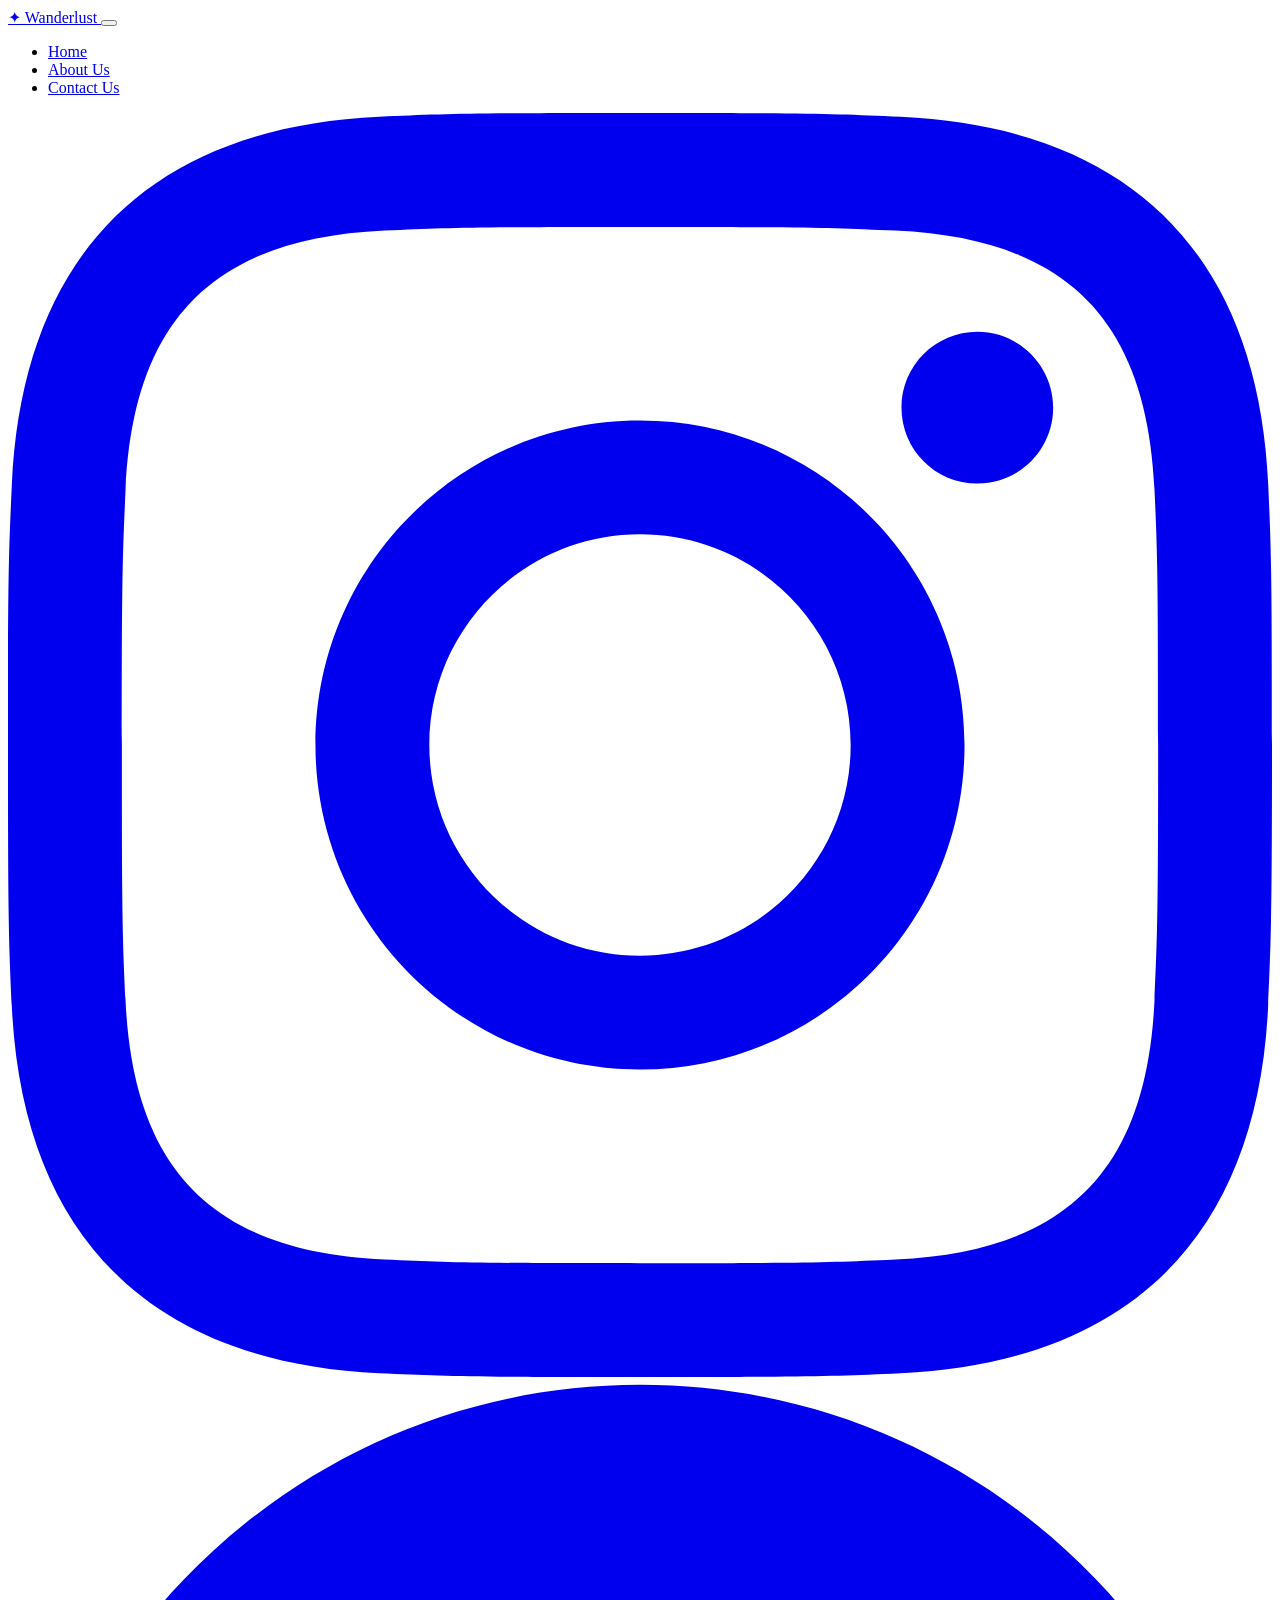
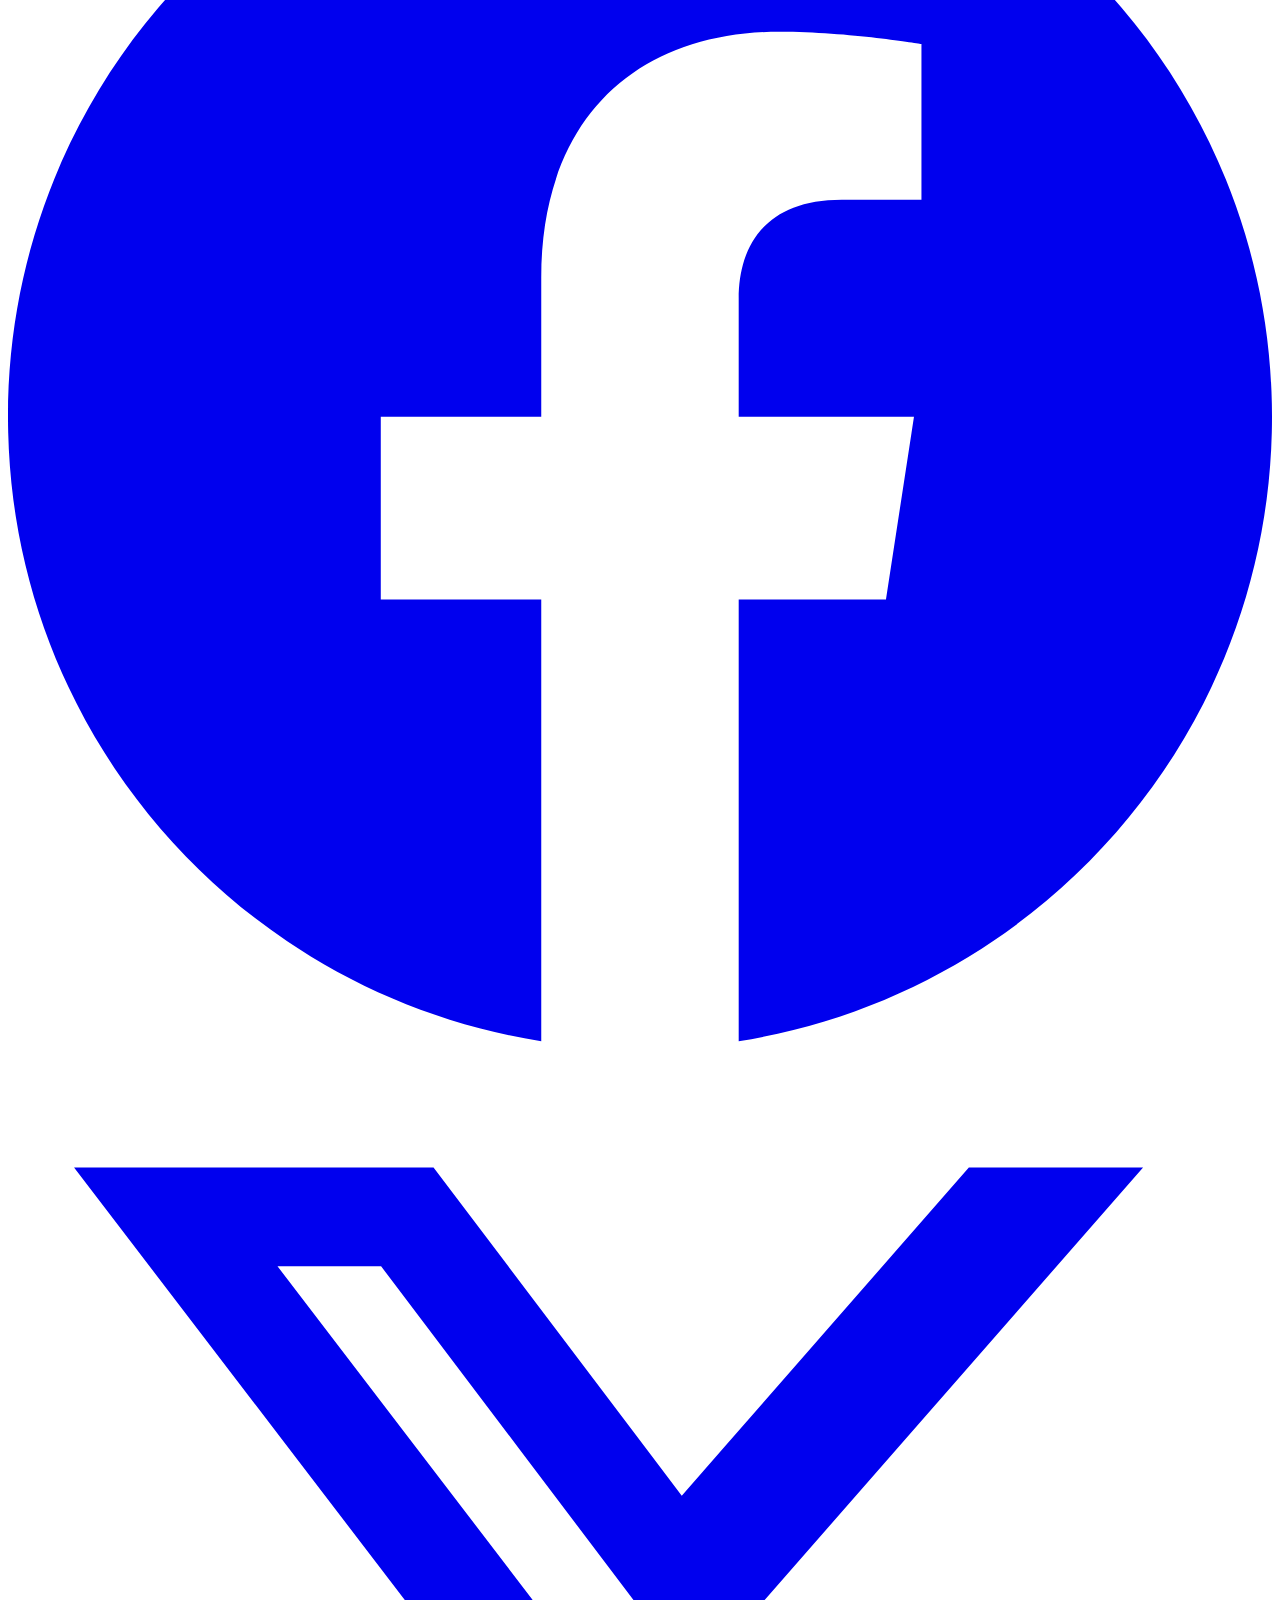
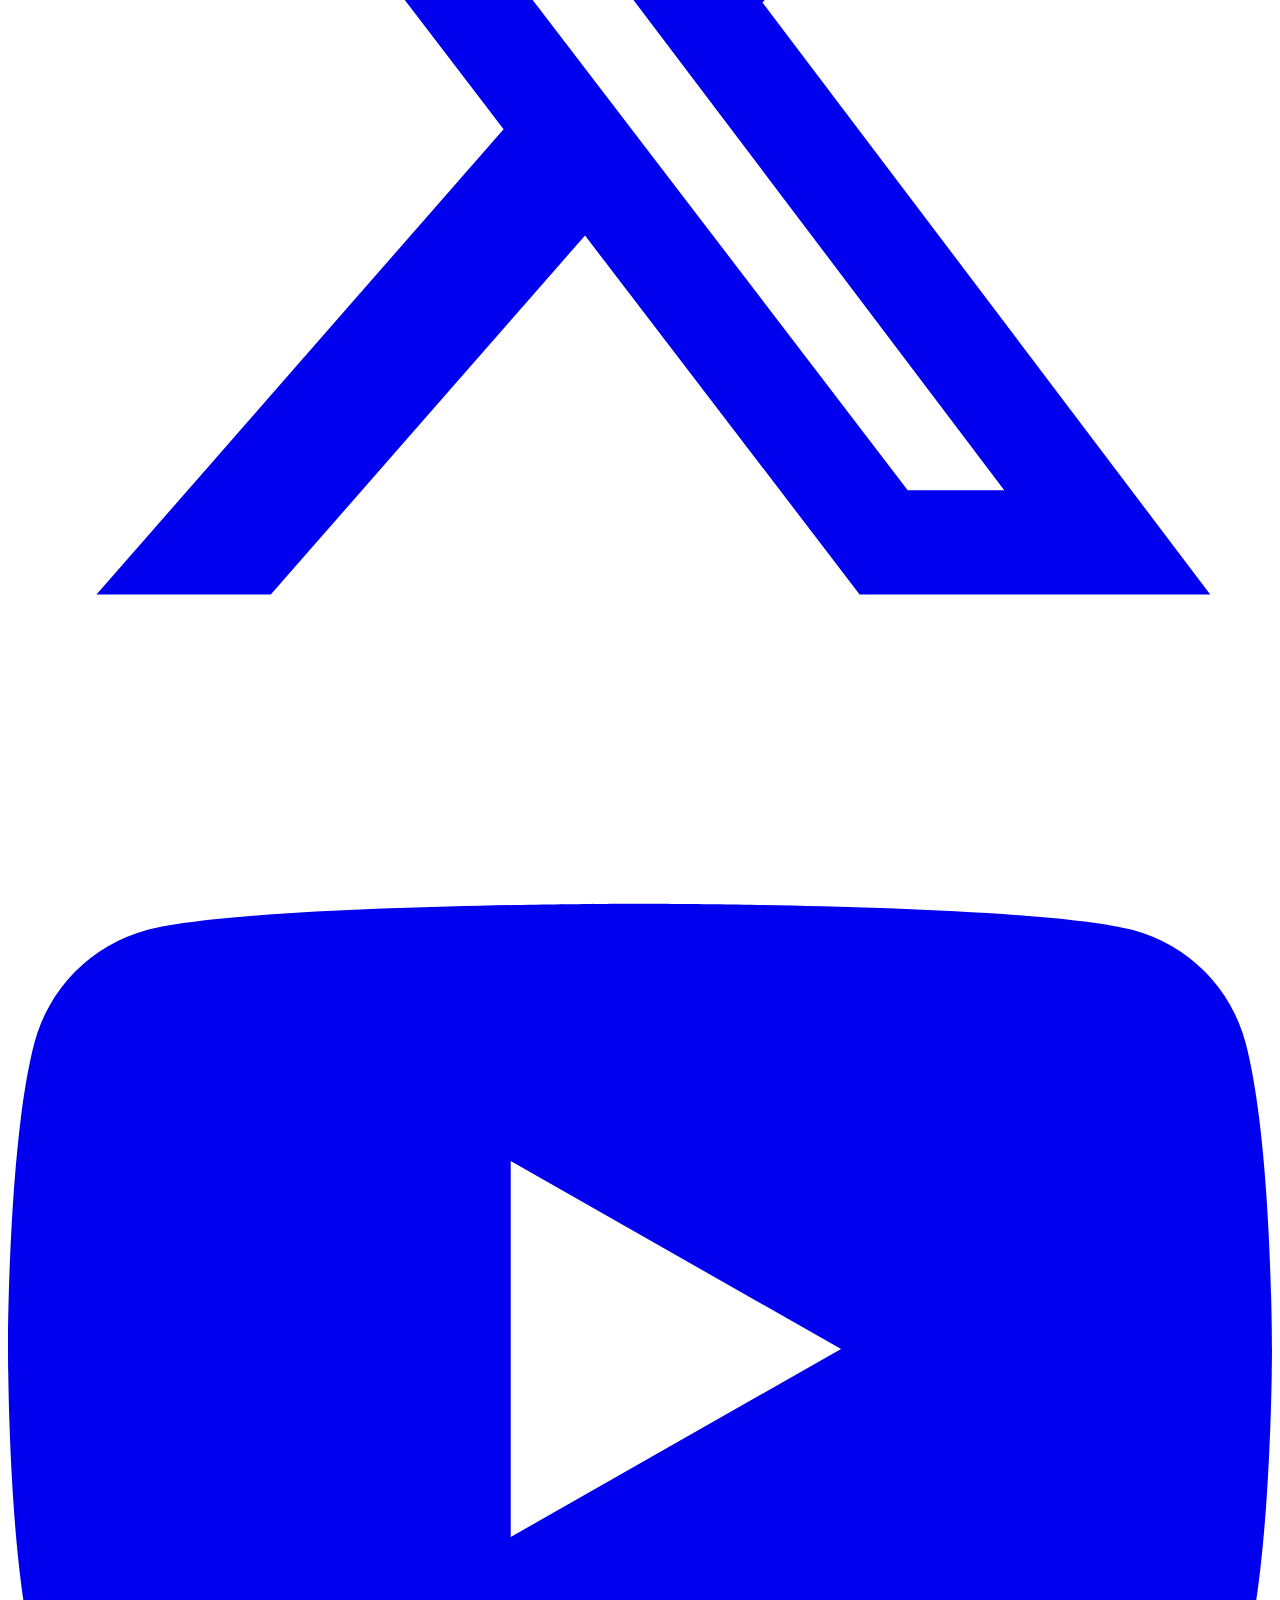
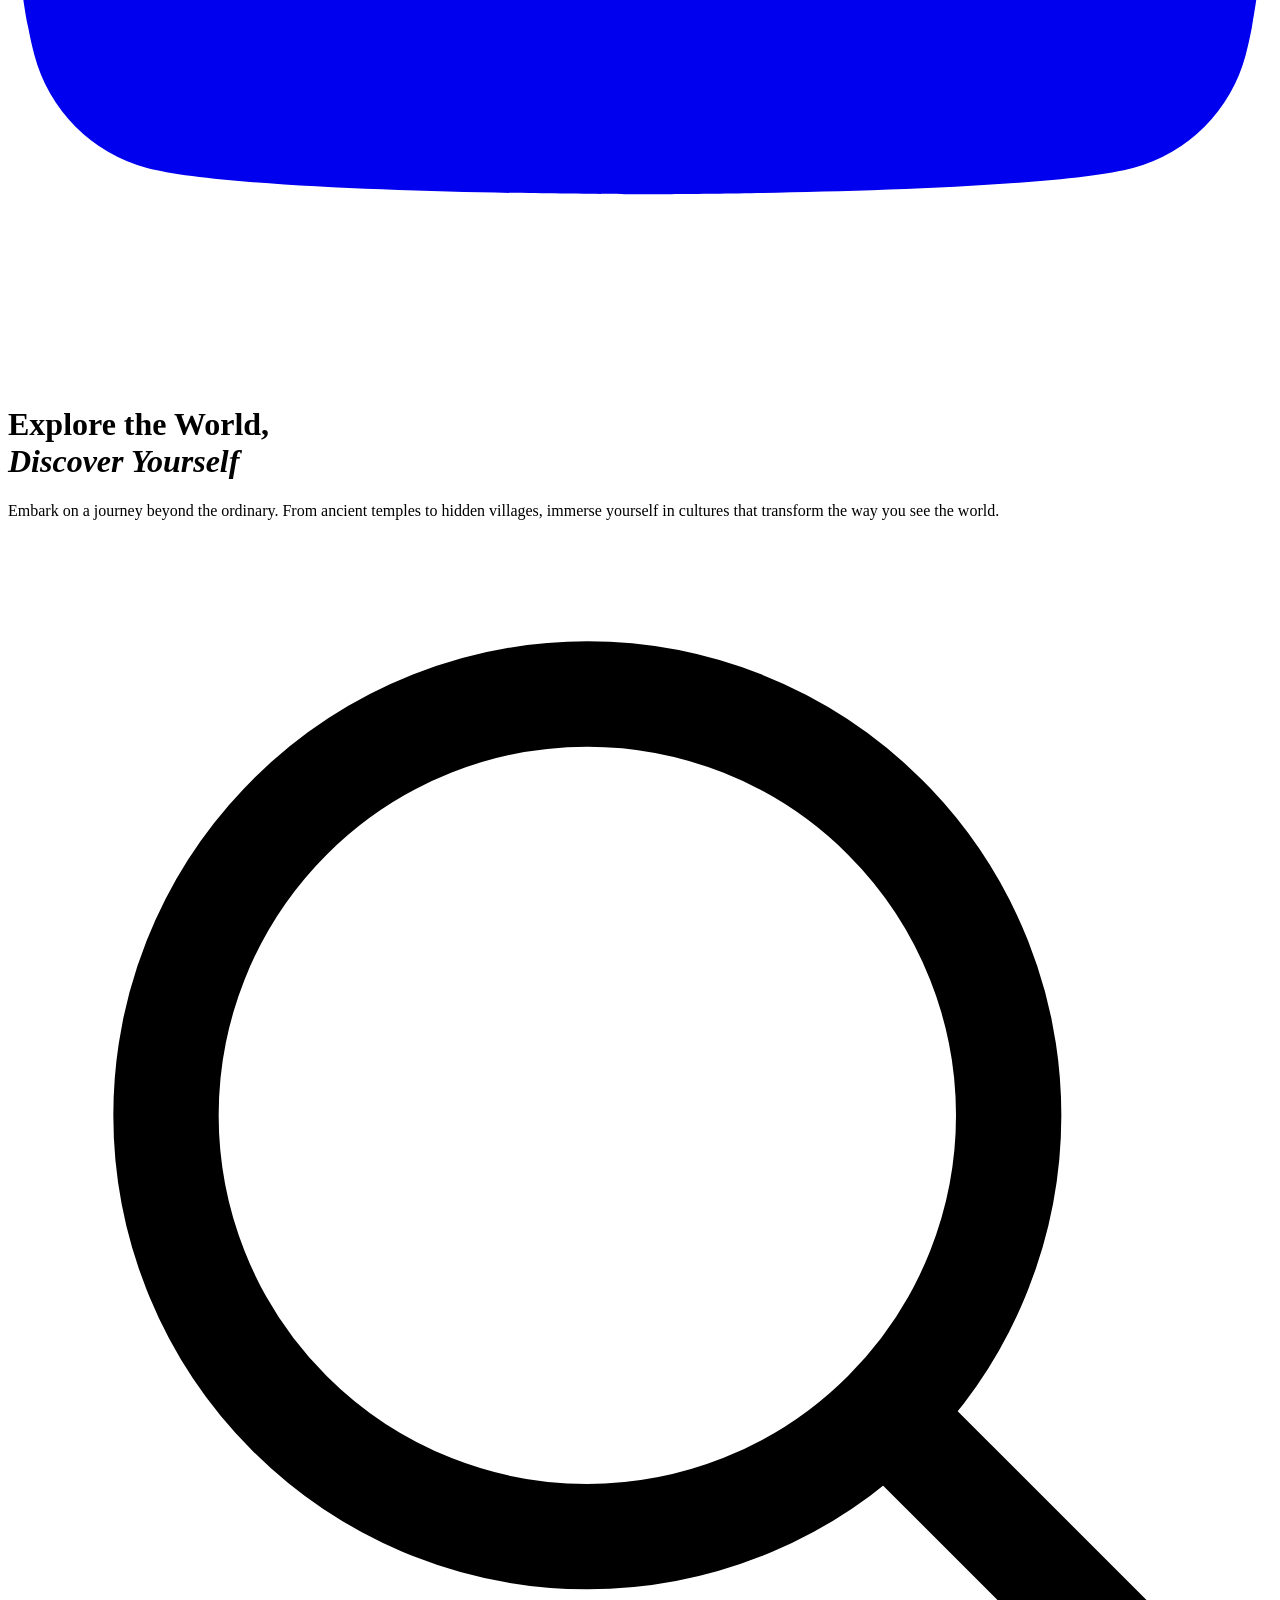
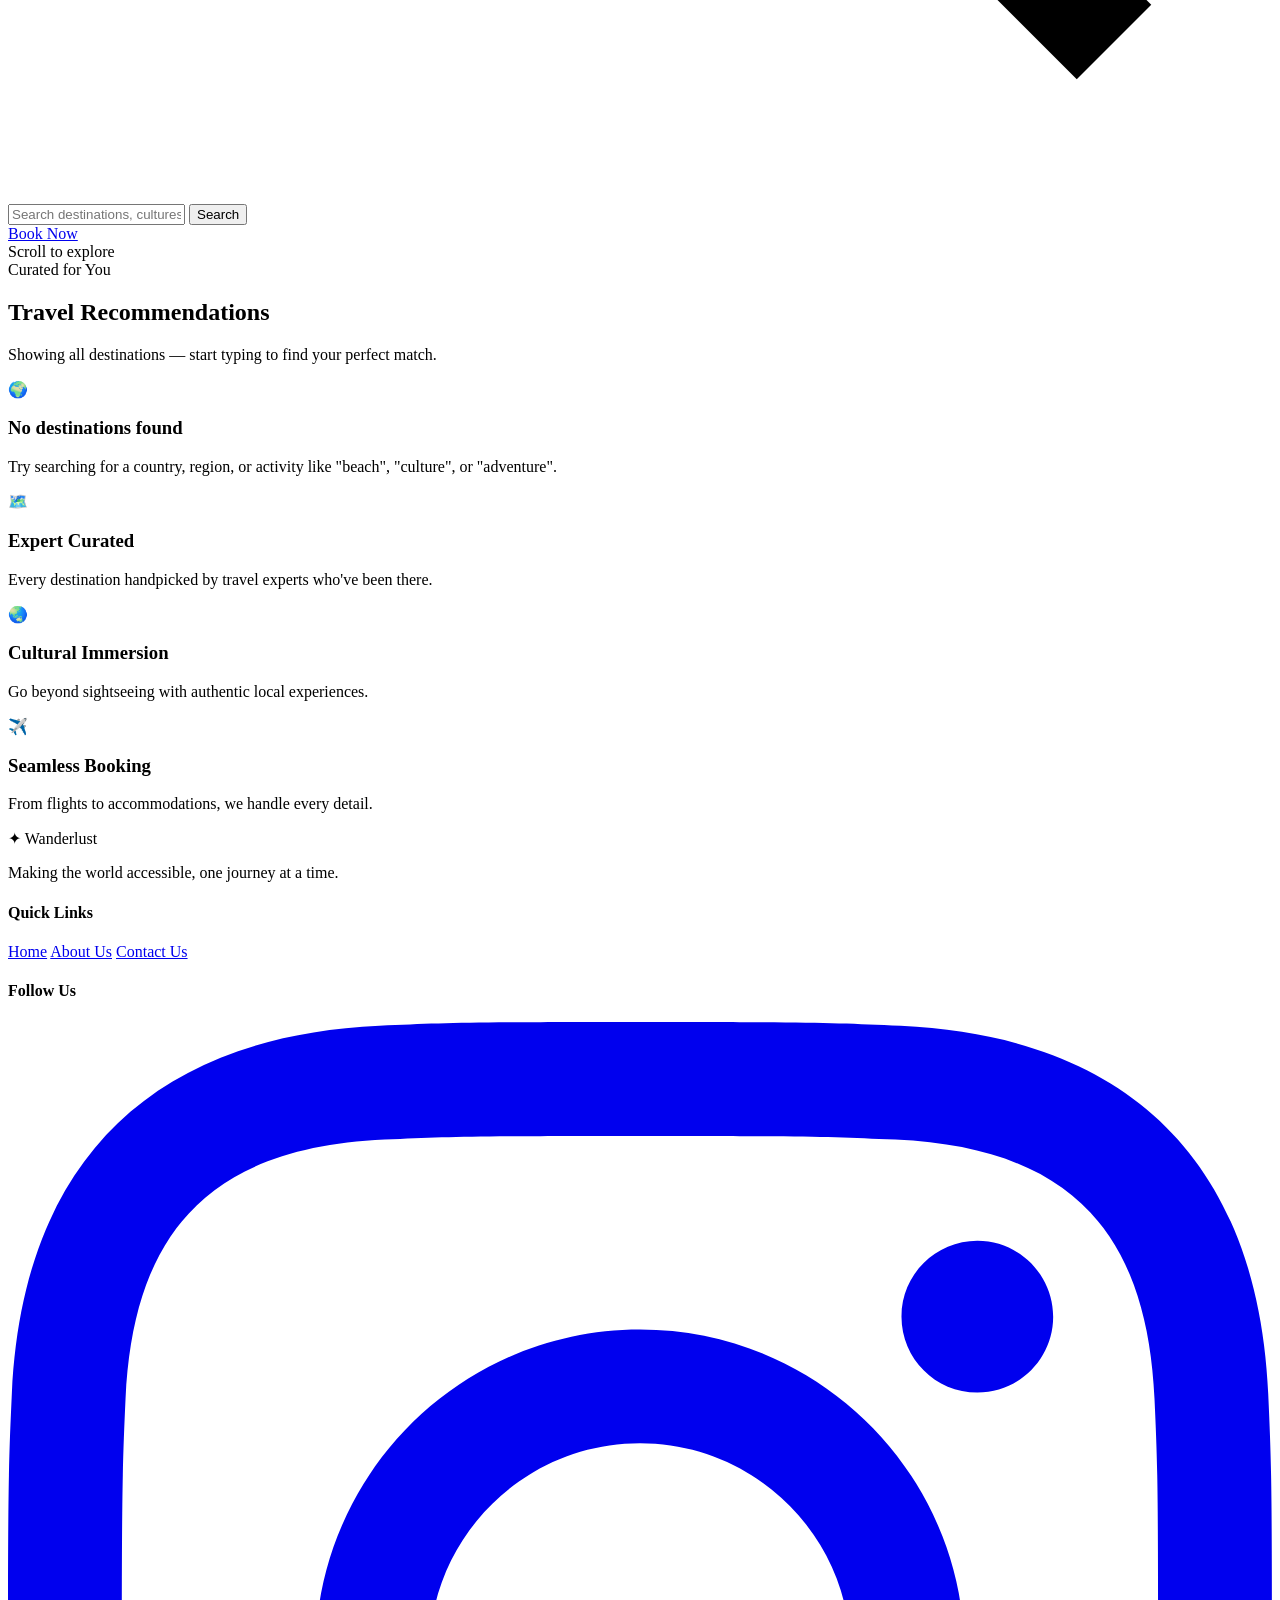
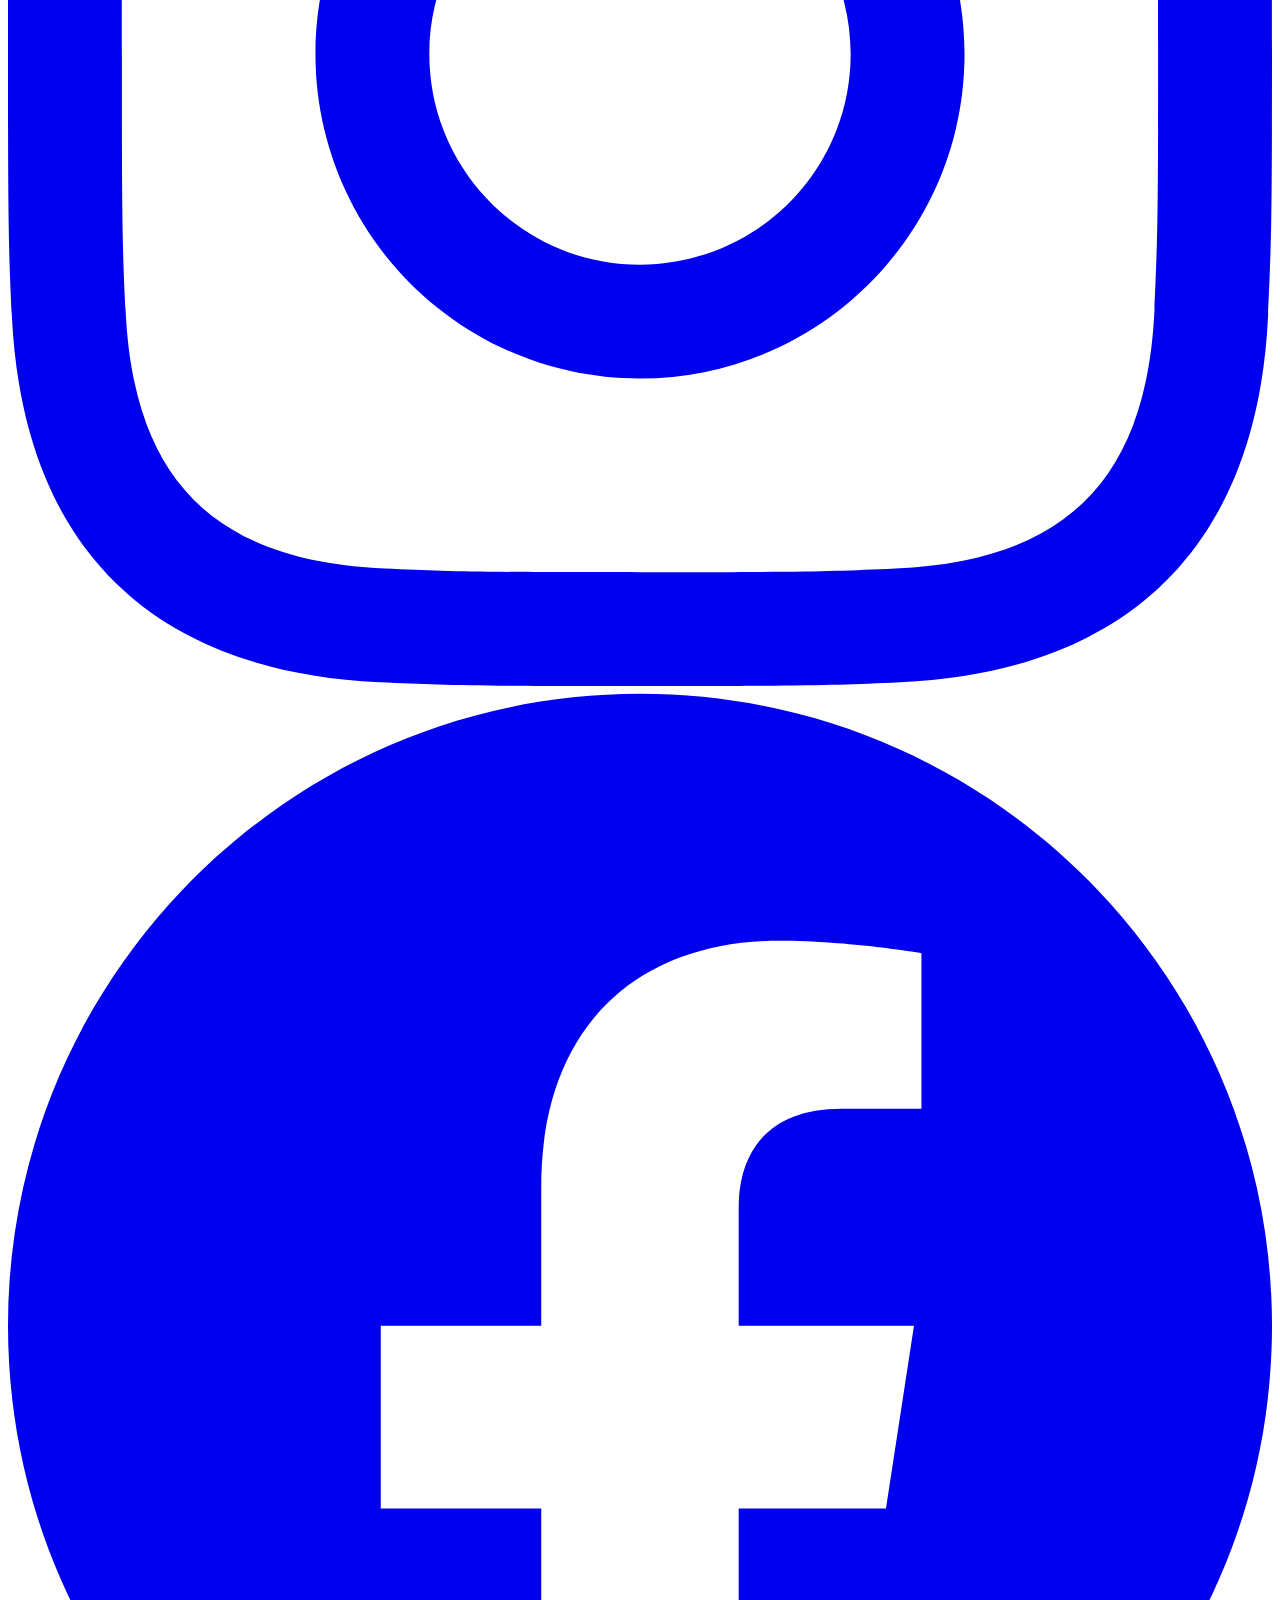
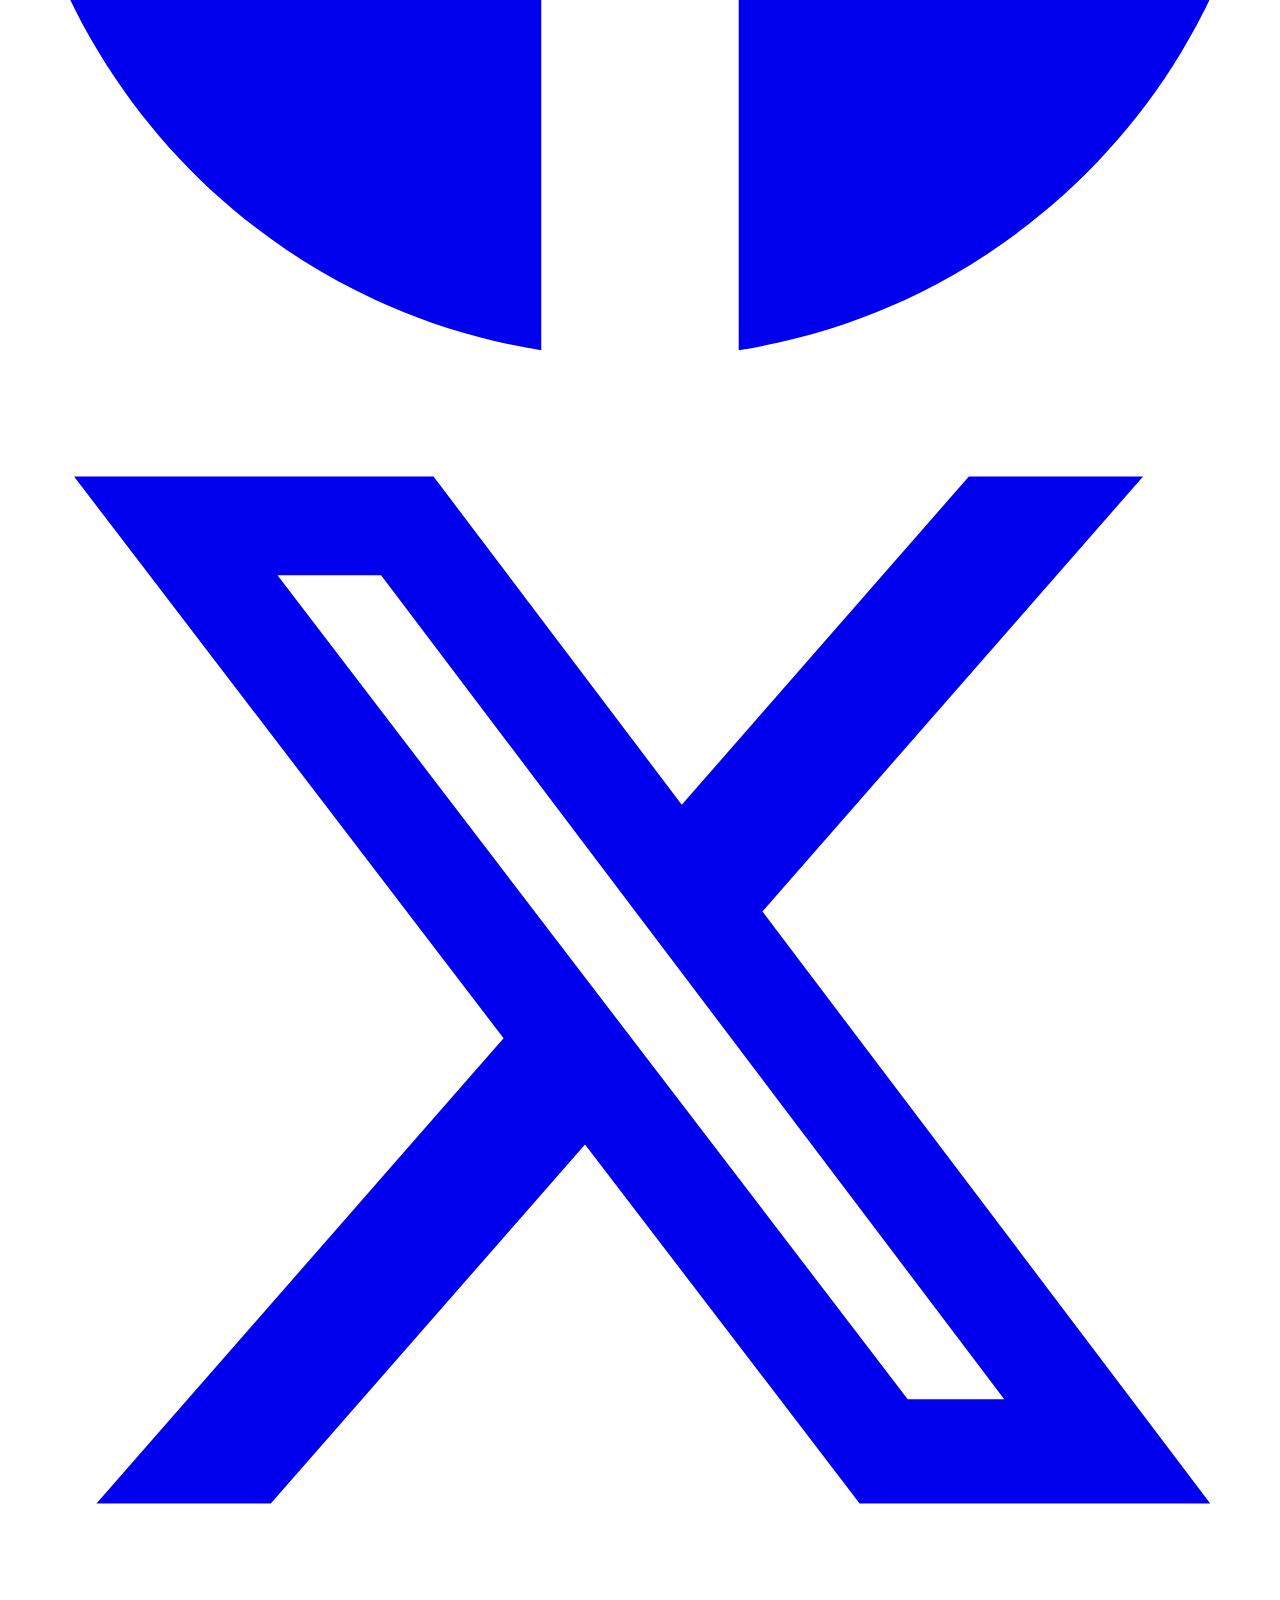
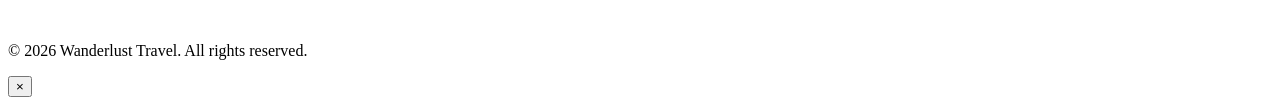
==== index.html @ ff25bf1e "Travel Recommendations" ====
<!DOCTYPE html>
<html lang="en">
<head>
  <meta charset="UTF-8" />
  <meta name="viewport" content="width=device-width, initial-scale=1.0" />
  <title>Wanderlust — Discover Your Next Adventure</title>
  <link rel="preconnect" href="https://fonts.googleapis.com" />
  <link rel="preconnect" href="https://fonts.gstatic.com" crossorigin />
  <link href="https://fonts.googleapis.com/css2?family=Playfair+Display:wght@400;600;700&family=Inter:wght@300;400;500;600&display=swap" rel="stylesheet" />
  <link rel="stylesheet" href="css/styles.css" />
</head>
<body>
  <nav class="navbar" id="navbar">
    <div class="nav-container">
      <a href="index.html" class="nav-logo">
        <span class="logo-icon">✦</span>
        Wanderlust
      </a>
      <button class="nav-toggle" id="navToggle" aria-label="Toggle navigation">
        <span></span>
        <span></span>
        <span></span>
      </button>
      <ul class="nav-links" id="navLinks">
        <li><a href="index.html" class="active">Home</a></li>
        <li><a href="about.html">About Us</a></li>
        <li><a href="contact.html">Contact Us</a></li>
      </ul>
    </div>
  </nav>

  <header class="hero">
    <div class="hero-bg"></div>
    <div class="hero-overlay"></div>
    <div class="hero-content">
      <div class="social-links">
        <a href="#" aria-label="Instagram" class="social-link">
          <svg viewBox="0 0 24 24" fill="currentColor"><path d="M12 2.163c3.204 0 3.584.012 4.85.07 3.252.148 4.771 1.691 4.919 4.919.058 1.265.069 1.645.069 4.849 0 3.205-.012 3.584-.069 4.849-.149 3.225-1.664 4.771-4.919 4.919-1.266.058-1.644.07-4.85.07-3.204 0-3.584-.012-4.849-.07-3.26-.149-4.771-1.699-4.919-4.92-.058-1.265-.07-1.644-.07-4.849 0-3.204.013-3.583.07-4.849.149-3.227 1.664-4.771 4.919-4.919 1.266-.057 1.645-.069 4.849-.069zm0-2.163c-3.259 0-3.667.014-4.947.072-4.358.2-6.78 2.618-6.98 6.98-.059 1.281-.073 1.689-.073 4.948 0 3.259.014 3.668.072 4.948.2 4.358 2.618 6.78 6.98 6.98 1.281.058 1.689.072 4.948.072 3.259 0 3.668-.014 4.948-.072 4.354-.2 6.782-2.618 6.979-6.98.059-1.28.073-1.689.073-4.948 0-3.259-.014-3.667-.072-4.947-.196-4.354-2.617-6.78-6.979-6.98-1.281-.059-1.69-.073-4.949-.073zm0 5.838c-3.403 0-6.162 2.759-6.162 6.162s2.759 6.163 6.162 6.163 6.162-2.759 6.162-6.163c0-3.403-2.759-6.162-6.162-6.162zm0 10.162c-2.209 0-4-1.79-4-4 0-2.209 1.791-4 4-4s4 1.791 4 4c0 2.21-1.791 4-4 4zm6.406-11.845c-.796 0-1.441.645-1.441 1.44s.645 1.44 1.441 1.44c.795 0 1.439-.645 1.439-1.44s-.644-1.44-1.439-1.44z"/></svg>
        </a>
        <a href="#" aria-label="Facebook" class="social-link">
          <svg viewBox="0 0 24 24" fill="currentColor"><path d="M24 12.073c0-6.627-5.373-12-12-12s-12 5.373-12 12c0 5.99 4.388 10.954 10.125 11.854v-8.385H7.078v-3.47h3.047V9.43c0-3.007 1.792-4.669 4.533-4.669 1.312 0 2.686.235 2.686.235v2.953H15.83c-1.491 0-1.956.925-1.956 1.874v2.25h3.328l-.532 3.47h-2.796v8.385C19.612 23.027 24 18.062 24 12.073z"/></svg>
        </a>
        <a href="#" aria-label="Twitter" class="social-link">
          <svg viewBox="0 0 24 24" fill="currentColor"><path d="M18.244 2.25h3.308l-7.227 8.26 8.502 11.24H16.17l-5.214-6.817L4.99 21.75H1.68l7.73-8.835L1.254 2.25H8.08l4.713 6.231zm-1.161 17.52h1.833L7.084 4.126H5.117z"/></svg>
        </a>
        <a href="#" aria-label="YouTube" class="social-link">
          <svg viewBox="0 0 24 24" fill="currentColor"><path d="M23.498 6.186a3.016 3.016 0 0 0-2.122-2.136C19.505 3.545 12 3.545 12 3.545s-7.505 0-9.377.505A3.017 3.017 0 0 0 .502 6.186C0 8.07 0 12 0 12s0 3.93.502 5.814a3.016 3.016 0 0 0 2.122 2.136c1.871.505 9.376.505 9.376.505s7.505 0 9.377-.505a3.015 3.015 0 0 0 2.122-2.136C24 15.93 24 12 24 12s0-3.93-.502-5.814zM9.545 15.568V8.432L15.818 12l-6.273 3.568z"/></svg>
        </a>
      </div>

      <h1 class="hero-headline">Explore the World,<br /><em>Discover Yourself</em></h1>
      <p class="hero-description">
        Embark on a journey beyond the ordinary. From ancient temples to hidden villages,
        immerse yourself in cultures that transform the way you see the world.
      </p>

      <div class="search-container">
        <div class="search-bar">
          <svg class="search-icon" viewBox="0 0 24 24" fill="none" stroke="currentColor" stroke-width="2">
            <circle cx="11" cy="11" r="8"/><path d="m21 21-4.35-4.35"/>
          </svg>
          <input
            type="text"
            id="searchInput"
            class="search-input"
            placeholder="Search destinations, cultures, or keywords..."
            autocomplete="off"
          />
          <button type="button" id="searchBtn" class="search-btn">Search</button>
        </div>
        <div class="search-suggestions" id="searchSuggestions"></div>
      </div>

      <a href="#destinations" class="btn btn-primary" id="bookNowBtn">Book Now</a>
    </div>

    <div class="scroll-indicator">
      <span>Scroll to explore</span>
      <div class="scroll-arrow"></div>
    </div>
  </header>

  <main>
    <section class="destinations-section" id="destinations">
      <div class="section-header">
        <span class="section-tag">Curated for You</span>
        <h2>Travel Recommendations</h2>
        <p id="resultsSummary">Showing all destinations — start typing to find your perfect match.</p>
      </div>

      <div class="destinations-grid" id="destinationsGrid"></div>

      <div class="no-results hidden" id="noResults">
        <div class="no-results-icon">🌍</div>
        <h3>No destinations found</h3>
        <p>Try searching for a country, region, or activity like "beach", "culture", or "adventure".</p>
      </div>
    </section>

    <section class="features-section">
      <div class="features-grid">
        <div class="feature-card">
          <div class="feature-icon">🗺️</div>
          <h3>Expert Curated</h3>
          <p>Every destination handpicked by travel experts who've been there.</p>
        </div>
        <div class="feature-card">
          <div class="feature-icon">🌏</div>
          <h3>Cultural Immersion</h3>
          <p>Go beyond sightseeing with authentic local experiences.</p>
        </div>
        <div class="feature-card">
          <div class="feature-icon">✈️</div>
          <h3>Seamless Booking</h3>
          <p>From flights to accommodations, we handle every detail.</p>
        </div>
      </div>
    </section>
  </main>

  <footer class="footer">
    <div class="footer-content">
      <div class="footer-brand">
        <span class="logo-icon">✦</span> Wanderlust
        <p>Making the world accessible, one journey at a time.</p>
      </div>
      <div class="footer-links">
        <h4>Quick Links</h4>
        <a href="index.html">Home</a>
        <a href="about.html">About Us</a>
        <a href="contact.html">Contact Us</a>
      </div>
      <div class="footer-social">
        <h4>Follow Us</h4>
        <div class="social-links">
          <a href="#" aria-label="Instagram" class="social-link">
            <svg viewBox="0 0 24 24" fill="currentColor"><path d="M12 2.163c3.204 0 3.584.012 4.85.07 3.252.148 4.771 1.691 4.919 4.919.058 1.265.069 1.645.069 4.849 0 3.205-.012 3.584-.069 4.849-.149 3.225-1.664 4.771-4.919 4.919-1.266.058-1.644.07-4.85.07-3.204 0-3.584-.012-4.849-.07-3.26-.149-4.771-1.699-4.919-4.92-.058-1.265-.07-1.644-.07-4.849 0-3.204.013-3.583.07-4.849.149-3.227 1.664-4.771 4.919-4.919 1.266-.057 1.645-.069 4.849-.069zm0-2.163c-3.259 0-3.667.014-4.947.072-4.358.2-6.78 2.618-6.98 6.98-.059 1.281-.073 1.689-.073 4.948 0 3.259.014 3.668.072 4.948.2 4.358 2.618 6.78 6.98 6.98 1.281.058 1.689.072 4.948.072 3.259 0 3.668-.014 4.948-.072 4.354-.2 6.782-2.618 6.979-6.98.059-1.28.073-1.689.073-4.948 0-3.259-.014-3.667-.072-4.947-.196-4.354-2.617-6.78-6.979-6.98-1.281-.059-1.69-.073-4.949-.073zm0 5.838c-3.403 0-6.162 2.759-6.162 6.162s2.759 6.163 6.162 6.163 6.162-2.759 6.162-6.163c0-3.403-2.759-6.162-6.162-6.162zm0 10.162c-2.209 0-4-1.79-4-4 0-2.209 1.791-4 4-4s4 1.791 4 4c0 2.21-1.791 4-4 4zm6.406-11.845c-.796 0-1.441.645-1.441 1.44s.645 1.44 1.441 1.44c.795 0 1.439-.645 1.439-1.44s-.644-1.44-1.439-1.44z"/></svg>
          </a>
          <a href="#" aria-label="Facebook" class="social-link">
            <svg viewBox="0 0 24 24" fill="currentColor"><path d="M24 12.073c0-6.627-5.373-12-12-12s-12 5.373-12 12c0 5.99 4.388 10.954 10.125 11.854v-8.385H7.078v-3.47h3.047V9.43c0-3.007 1.792-4.669 4.533-4.669 1.312 0 2.686.235 2.686.235v2.953H15.83c-1.491 0-1.956.925-1.956 1.874v2.25h3.328l-.532 3.47h-2.796v8.385C19.612 23.027 24 18.062 24 12.073z"/></svg>
          </a>
          <a href="#" aria-label="Twitter" class="social-link">
            <svg viewBox="0 0 24 24" fill="currentColor"><path d="M18.244 2.25h3.308l-7.227 8.26 8.502 11.24H16.17l-5.214-6.817L4.99 21.75H1.68l7.73-8.835L1.254 2.25H8.08l4.713 6.231zm-1.161 17.52h1.833L7.084 4.126H5.117z"/></svg>
          </a>
        </div>
      </div>
    </div>
    <div class="footer-bottom">
      <p>&copy; 2026 Wanderlust Travel. All rights reserved.</p>
    </div>
  </footer>

  <div class="modal hidden" id="bookingModal">
    <div class="modal-overlay" id="modalOverlay"></div>
    <div class="modal-content">
      <button class="modal-close" id="modalClose" aria-label="Close">&times;</button>
      <div id="modalBody"></div>
    </div>
  </div>

  <script src="js/destinations.js"></script>
  <script src="js/app.js"></script>
</body>
</html>
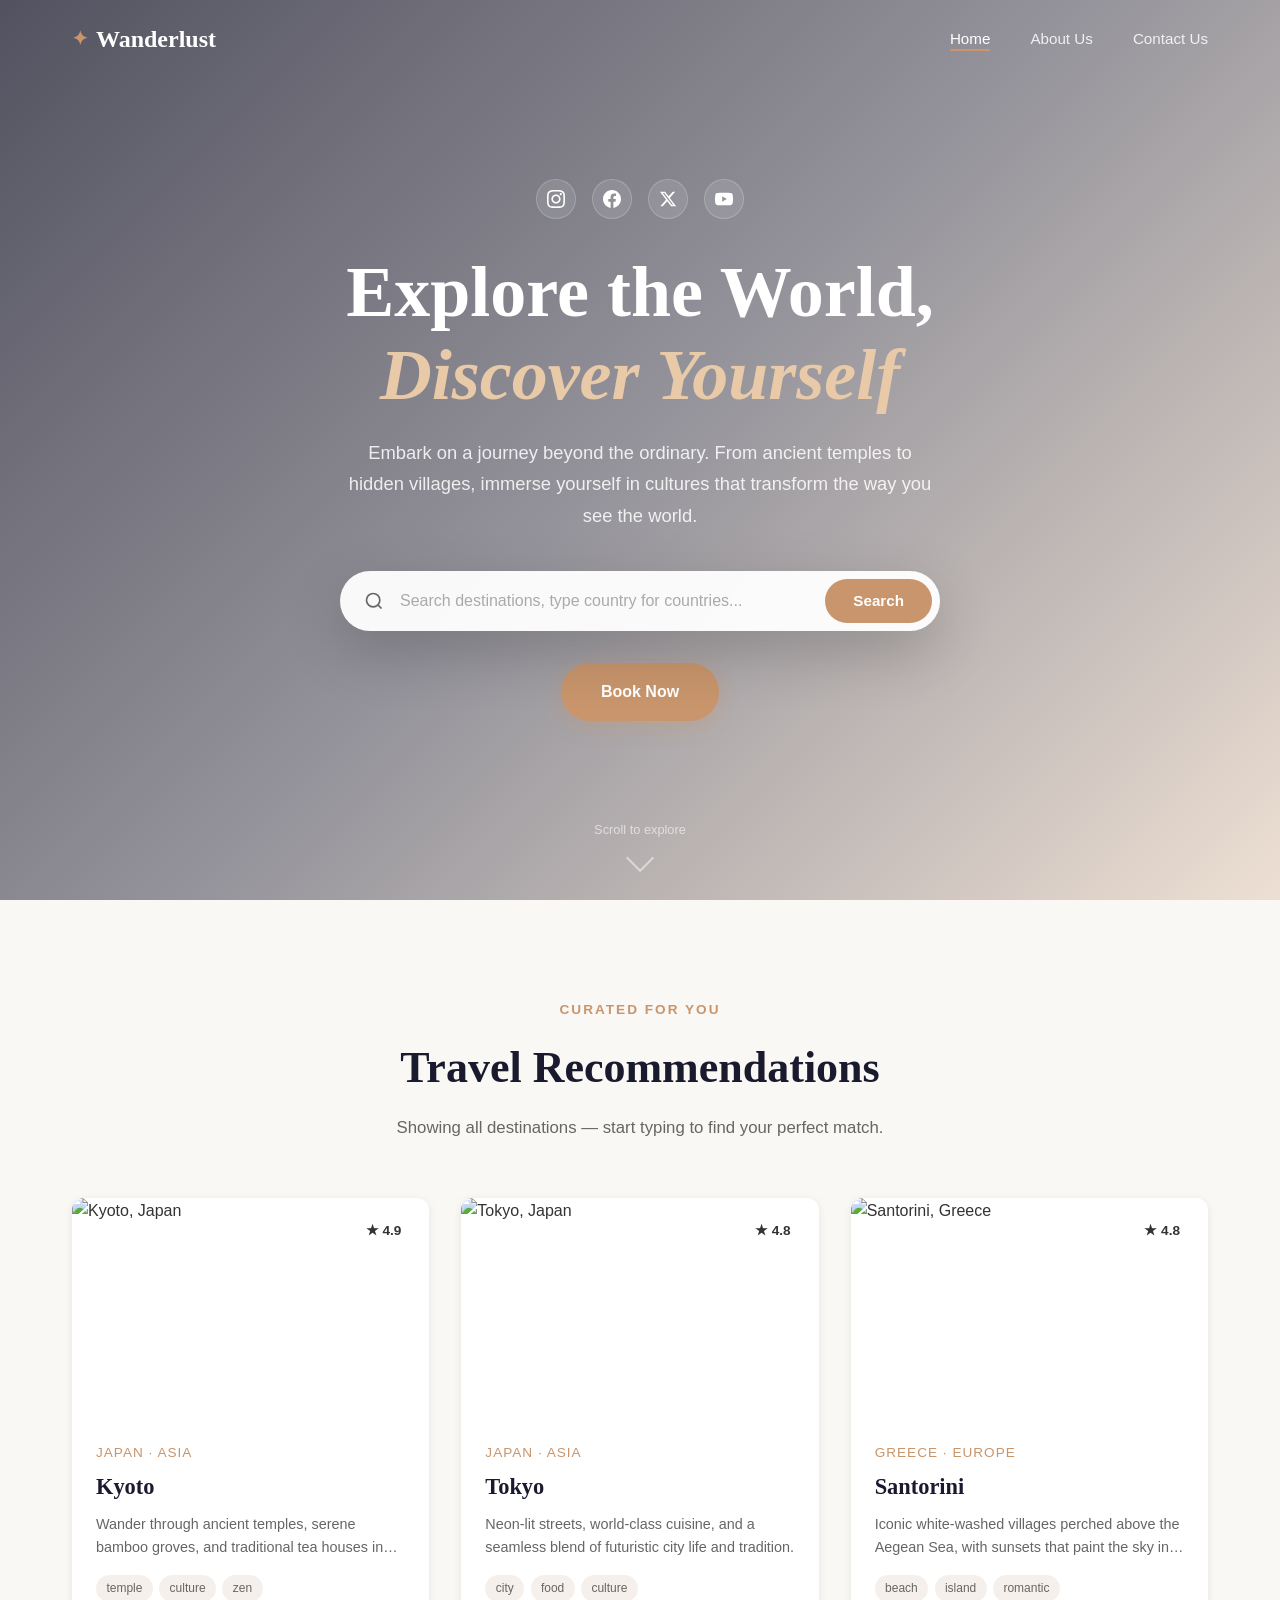
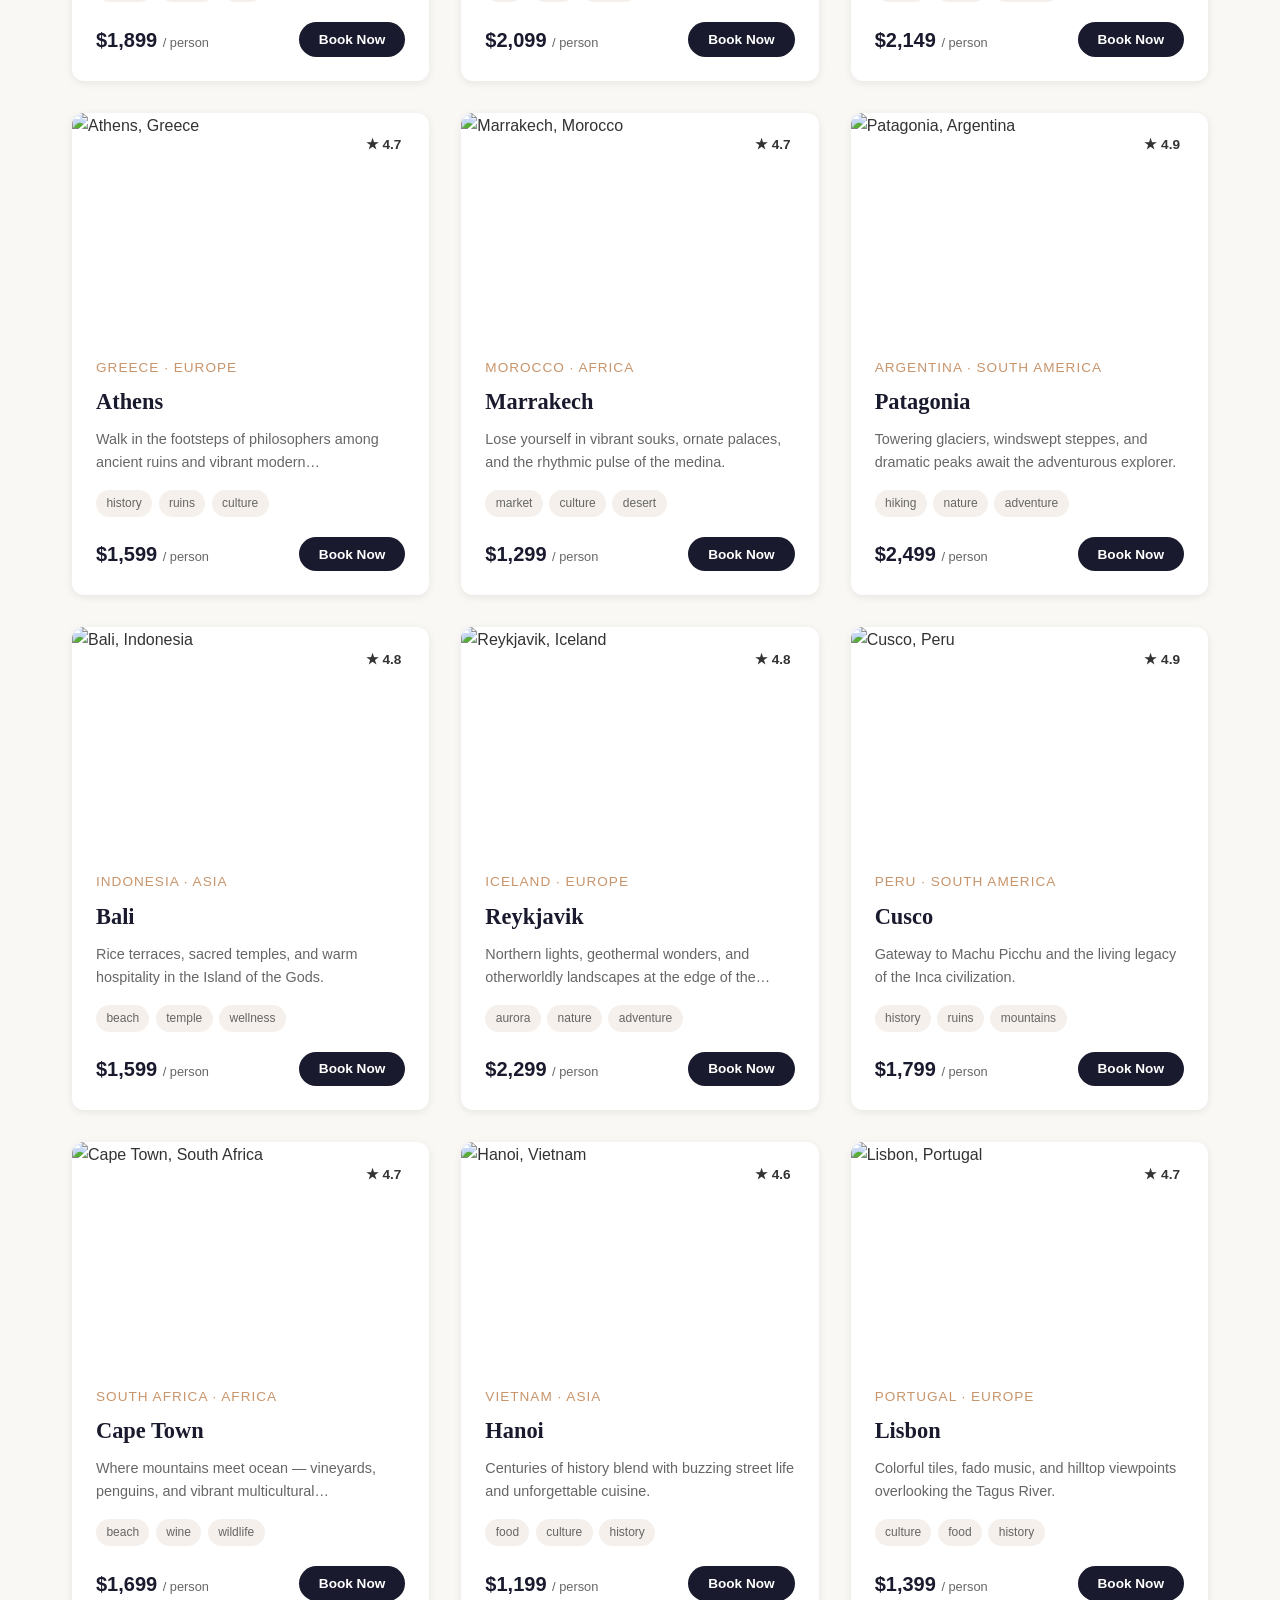
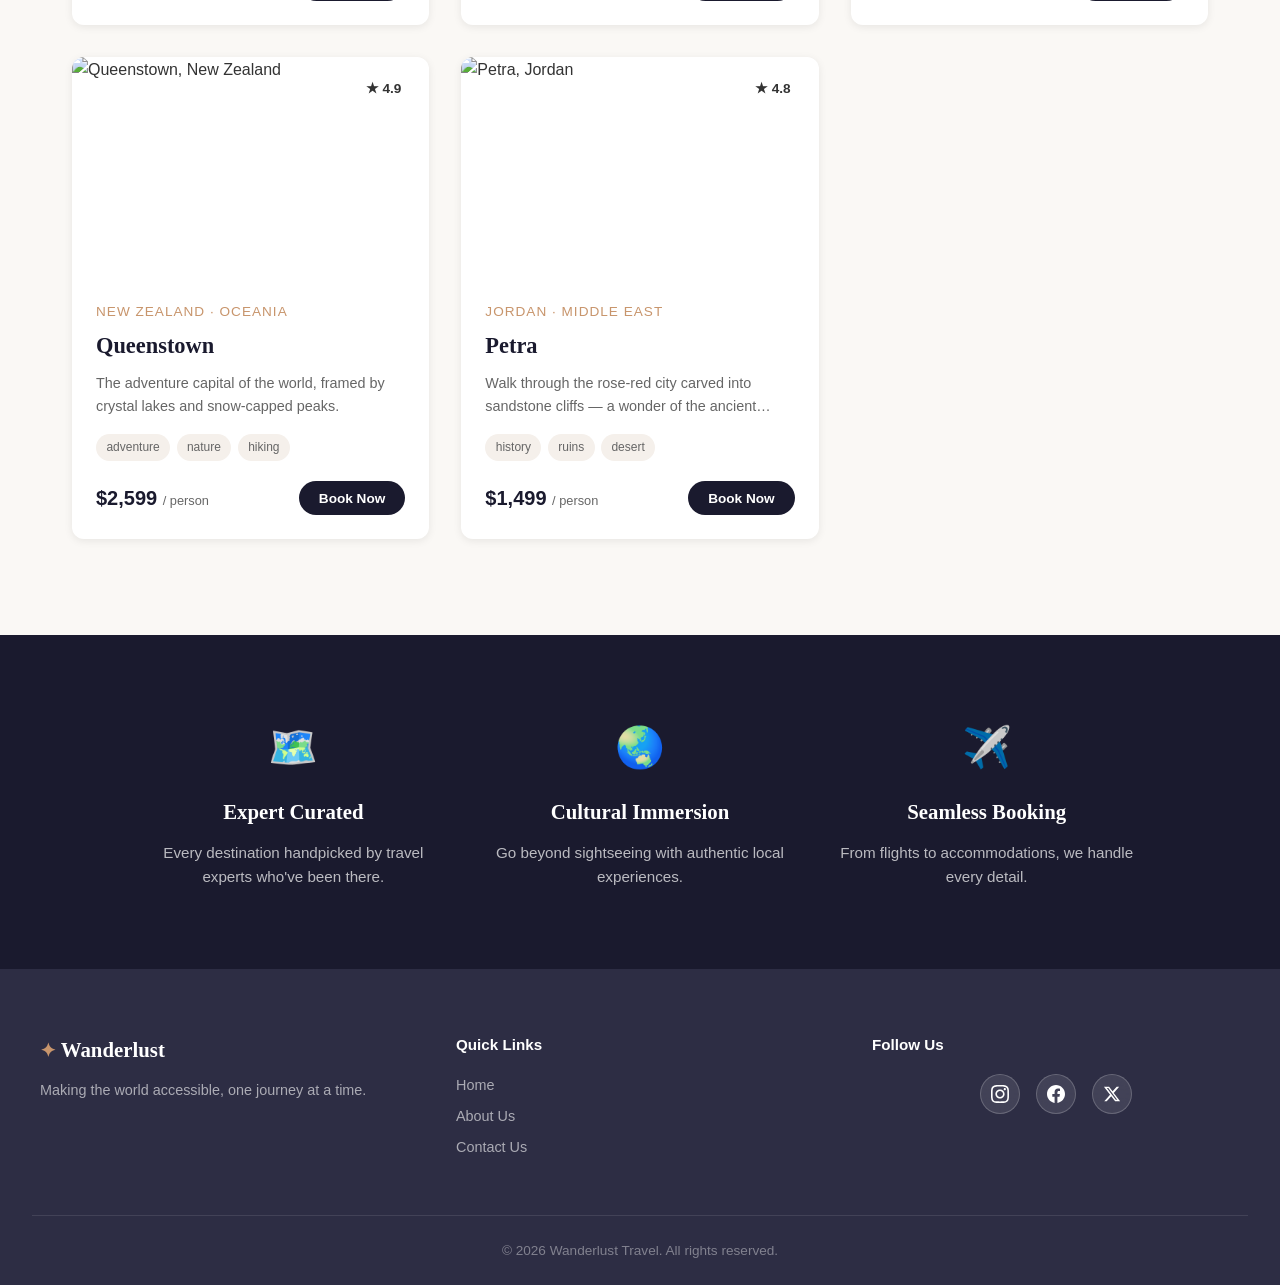
==== commit 2af98c29: "chjnages" ====
--- a/index.html
+++ b/index.html
@@ -63,7 +63,7 @@
             type="text"
             id="searchInput"
             class="search-input"
-            placeholder="Search destinations, cultures, or keywords..."
+            placeholder="Search destinations, type country for countries..."
             autocomplete="off"
           />
           <button type="button" id="searchBtn" class="search-btn">Search</button>
--- a/css/styles.css
+++ b/css/styles.css
@@ -0,0 +1,1096 @@
+/* ===== CSS Variables ===== */
+:root {
+  --color-primary: #c8956c;
+  --color-primary-dark: #a67548;
+  --color-primary-light: #e8c9a8;
+  --color-dark: #1a1a2e;
+  --color-dark-soft: #2d2d44;
+  --color-text: #333;
+  --color-text-light: #666;
+  --color-white: #ffffff;
+  --color-bg: #faf8f5;
+  --font-display: 'Playfair Display', Georgia, serif;
+  --font-body: 'Inter', -apple-system, BlinkMacSystemFont, sans-serif;
+  --shadow-sm: 0 2px 8px rgba(0, 0, 0, 0.08);
+  --shadow-md: 0 8px 30px rgba(0, 0, 0, 0.12);
+  --shadow-lg: 0 20px 60px rgba(0, 0, 0, 0.2);
+  --radius: 12px;
+  --transition: 0.3s cubic-bezier(0.4, 0, 0.2, 1);
+}
+
+/* ===== Reset & Base ===== */
+*,
+*::before,
+*::after {
+  margin: 0;
+  padding: 0;
+  box-sizing: border-box;
+}
+
+html {
+  scroll-behavior: smooth;
+}
+
+body {
+  font-family: var(--font-body);
+  color: var(--color-text);
+  background: var(--color-bg);
+  line-height: 1.6;
+  overflow-x: hidden;
+}
+
+img {
+  max-width: 100%;
+  display: block;
+}
+
+a {
+  text-decoration: none;
+  color: inherit;
+}
+
+/* ===== Navigation ===== */
+.navbar {
+  position: fixed;
+  top: 0;
+  left: 0;
+  right: 0;
+  z-index: 1000;
+  padding: 1.25rem 0;
+  transition: var(--transition);
+}
+
+.navbar.scrolled {
+  background: rgba(26, 26, 46, 0.95);
+  backdrop-filter: blur(12px);
+  padding: 0.75rem 0;
+  box-shadow: var(--shadow-sm);
+}
+
+.nav-container {
+  max-width: 1200px;
+  margin: 0 auto;
+  padding: 0 2rem;
+  display: flex;
+  align-items: center;
+  justify-content: space-between;
+}
+
+.nav-logo {
+  font-family: var(--font-display);
+  font-size: 1.5rem;
+  font-weight: 700;
+  color: var(--color-white);
+  display: flex;
+  align-items: center;
+  gap: 0.5rem;
+}
+
+.logo-icon {
+  color: var(--color-primary);
+  font-size: 1.2rem;
+}
+
+.nav-links {
+  display: flex;
+  list-style: none;
+  gap: 2.5rem;
+}
+
+.nav-links a {
+  color: rgba(255, 255, 255, 0.85);
+  font-size: 0.95rem;
+  font-weight: 500;
+  transition: var(--transition);
+  position: relative;
+}
+
+.nav-links a::after {
+  content: '';
+  position: absolute;
+  bottom: -4px;
+  left: 0;
+  width: 0;
+  height: 2px;
+  background: var(--color-primary);
+  transition: var(--transition);
+}
+
+.nav-links a:hover,
+.nav-links a.active {
+  color: var(--color-white);
+}
+
+.nav-links a:hover::after,
+.nav-links a.active::after {
+  width: 100%;
+}
+
+.nav-toggle {
+  display: none;
+  flex-direction: column;
+  gap: 5px;
+  background: none;
+  border: none;
+  cursor: pointer;
+  padding: 4px;
+}
+
+.nav-toggle span {
+  display: block;
+  width: 24px;
+  height: 2px;
+  background: var(--color-white);
+  transition: var(--transition);
+}
+
+/* ===== Hero Section ===== */
+.hero {
+  position: relative;
+  min-height: 100vh;
+  display: flex;
+  align-items: center;
+  justify-content: center;
+  overflow: hidden;
+}
+
+.hero-bg {
+  position: absolute;
+  inset: 0;
+  background: url('https://images.unsplash.com/photo-1469474968028-56623f02e42e?w=1920&q=80') center/cover no-repeat;
+  transform: scale(1.05);
+  animation: heroZoom 20s ease-in-out infinite alternate;
+}
+
+@keyframes heroZoom {
+  from { transform: scale(1.05); }
+  to { transform: scale(1.15); }
+}
+
+.hero-overlay {
+  position: absolute;
+  inset: 0;
+  background: linear-gradient(
+    135deg,
+    rgba(26, 26, 46, 0.75) 0%,
+    rgba(26, 26, 46, 0.45) 50%,
+    rgba(200, 149, 108, 0.25) 100%
+  );
+}
+
+.hero-content {
+  position: relative;
+  z-index: 2;
+  text-align: center;
+  max-width: 800px;
+  padding: 2rem;
+  animation: fadeInUp 1s ease-out;
+}
+
+@keyframes fadeInUp {
+  from {
+    opacity: 0;
+    transform: translateY(30px);
+  }
+  to {
+    opacity: 1;
+    transform: translateY(0);
+  }
+}
+
+.social-links {
+  display: flex;
+  justify-content: center;
+  gap: 1rem;
+  margin-bottom: 2rem;
+}
+
+.social-link {
+  width: 40px;
+  height: 40px;
+  border-radius: 50%;
+  background: rgba(255, 255, 255, 0.1);
+  backdrop-filter: blur(8px);
+  border: 1px solid rgba(255, 255, 255, 0.2);
+  display: flex;
+  align-items: center;
+  justify-content: center;
+  color: var(--color-white);
+  transition: var(--transition);
+}
+
+.social-link svg {
+  width: 18px;
+  height: 18px;
+}
+
+.social-link:hover {
+  background: var(--color-primary);
+  border-color: var(--color-primary);
+  transform: translateY(-3px);
+}
+
+.hero-headline {
+  font-family: var(--font-display);
+  font-size: clamp(2.5rem, 6vw, 4.5rem);
+  font-weight: 700;
+  color: var(--color-white);
+  line-height: 1.15;
+  margin-bottom: 1.25rem;
+}
+
+.hero-headline em {
+  font-style: italic;
+  color: var(--color-primary-light);
+}
+
+.hero-description {
+  font-size: 1.15rem;
+  color: rgba(255, 255, 255, 0.85);
+  max-width: 600px;
+  margin: 0 auto 2.5rem;
+  font-weight: 300;
+  line-height: 1.7;
+}
+
+/* ===== Search Bar ===== */
+.search-container {
+  position: relative;
+  max-width: 600px;
+  margin: 0 auto 2rem;
+}
+
+.search-bar {
+  display: flex;
+  align-items: center;
+  background: rgba(255, 255, 255, 0.95);
+  border-radius: 60px;
+  padding: 0.5rem 0.5rem 0.5rem 1.5rem;
+  box-shadow: var(--shadow-lg);
+  transition: var(--transition);
+}
+
+.search-bar:focus-within {
+  box-shadow: 0 0 0 3px rgba(200, 149, 108, 0.4), var(--shadow-lg);
+}
+
+.search-icon {
+  width: 20px;
+  height: 20px;
+  color: var(--color-text-light);
+  flex-shrink: 0;
+}
+
+.search-input {
+  flex: 1;
+  border: none;
+  outline: none;
+  font-size: 1rem;
+  font-family: var(--font-body);
+  padding: 0.75rem 1rem;
+  background: transparent;
+  color: var(--color-text);
+}
+
+.search-input::placeholder {
+  color: #aaa;
+}
+
+.search-btn {
+  background: var(--color-primary);
+  color: var(--color-white);
+  border: none;
+  padding: 0.85rem 1.75rem;
+  border-radius: 50px;
+  font-size: 0.95rem;
+  font-weight: 600;
+  cursor: pointer;
+  transition: var(--transition);
+  font-family: var(--font-body);
+  white-space: nowrap;
+}
+
+.search-btn:hover {
+  background: var(--color-primary-dark);
+  transform: scale(1.02);
+}
+
+.search-suggestions {
+  position: absolute;
+  top: calc(100% + 8px);
+  left: 0;
+  right: 0;
+  background: var(--color-white);
+  border-radius: var(--radius);
+  box-shadow: var(--shadow-md);
+  overflow: hidden;
+  display: none;
+  z-index: 100;
+}
+
+.search-suggestions.active {
+  display: block;
+  animation: fadeInUp 0.2s ease-out;
+}
+
+.suggestion-item {
+  display: flex;
+  align-items: center;
+  gap: 1rem;
+  padding: 0.85rem 1.25rem;
+  cursor: pointer;
+  transition: var(--transition);
+  border-bottom: 1px solid #f0f0f0;
+}
+
+.suggestion-item:last-child {
+  border-bottom: none;
+}
+
+.suggestion-item:hover,
+.suggestion-item.highlighted {
+  background: #faf8f5;
+}
+
+.suggestion-thumb {
+  width: 40px;
+  height: 40px;
+  border-radius: 8px;
+  object-fit: cover;
+}
+
+.suggestion-info strong {
+  display: block;
+  font-size: 0.95rem;
+}
+
+.suggestion-info span {
+  font-size: 0.8rem;
+  color: var(--color-text-light);
+}
+
+.suggestion-country {
+  background: #faf8f5;
+}
+
+.suggestion-flag {
+  width: 40px;
+  height: 40px;
+  border-radius: 8px;
+  background: var(--color-primary-light);
+  display: flex;
+  align-items: center;
+  justify-content: center;
+  font-size: 1.2rem;
+  flex-shrink: 0;
+}
+
+/* ===== Buttons ===== */
+.btn {
+  display: inline-block;
+  padding: 1rem 2.5rem;
+  border-radius: 50px;
+  font-size: 1rem;
+  font-weight: 600;
+  font-family: var(--font-body);
+  cursor: pointer;
+  transition: var(--transition);
+  border: none;
+}
+
+.btn-primary {
+  background: var(--color-primary);
+  color: var(--color-white);
+  box-shadow: 0 4px 20px rgba(200, 149, 108, 0.4);
+}
+
+.btn-primary:hover {
+  background: var(--color-primary-dark);
+  transform: translateY(-2px);
+  box-shadow: 0 8px 30px rgba(200, 149, 108, 0.5);
+}
+
+.btn-full {
+  width: 100%;
+}
+
+.scroll-indicator {
+  position: absolute;
+  bottom: 2rem;
+  left: 50%;
+  transform: translateX(-50%);
+  text-align: center;
+  color: rgba(255, 255, 255, 0.6);
+  font-size: 0.8rem;
+  animation: bounce 2s infinite;
+}
+
+.scroll-arrow {
+  width: 20px;
+  height: 20px;
+  border-right: 2px solid rgba(255, 255, 255, 0.5);
+  border-bottom: 2px solid rgba(255, 255, 255, 0.5);
+  transform: rotate(45deg);
+  margin: 0.5rem auto 0;
+}
+
+@keyframes bounce {
+  0%, 100% { transform: translateX(-50%) translateY(0); }
+  50% { transform: translateX(-50%) translateY(8px); }
+}
+
+/* ===== Destinations Section ===== */
+.destinations-section {
+  padding: 6rem 2rem;
+  max-width: 1200px;
+  margin: 0 auto;
+}
+
+.section-header {
+  text-align: center;
+  margin-bottom: 3.5rem;
+}
+
+.section-tag {
+  display: inline-block;
+  font-size: 0.85rem;
+  font-weight: 600;
+  text-transform: uppercase;
+  letter-spacing: 2px;
+  color: var(--color-primary);
+  margin-bottom: 0.75rem;
+}
+
+.section-header h2 {
+  font-family: var(--font-display);
+  font-size: clamp(2rem, 4vw, 2.75rem);
+  color: var(--color-dark);
+  margin-bottom: 0.75rem;
+}
+
+.section-header p {
+  color: var(--color-text-light);
+  font-size: 1.05rem;
+}
+
+.destinations-grid {
+  display: grid;
+  grid-template-columns: repeat(auto-fill, minmax(320px, 1fr));
+  gap: 2rem;
+}
+
+.destination-card {
+  background: var(--color-white);
+  border-radius: var(--radius);
+  overflow: hidden;
+  box-shadow: var(--shadow-sm);
+  transition: var(--transition);
+  animation: fadeInUp 0.5s ease-out both;
+}
+
+.destination-card:hover {
+  transform: translateY(-8px);
+  box-shadow: var(--shadow-md);
+}
+
+.card-image {
+  position: relative;
+  height: 220px;
+  overflow: hidden;
+}
+
+.card-image img {
+  width: 100%;
+  height: 100%;
+  object-fit: cover;
+  transition: transform 0.5s ease;
+}
+
+.destination-card:hover .card-image img {
+  transform: scale(1.08);
+}
+
+.card-rating {
+  position: absolute;
+  top: 1rem;
+  right: 1rem;
+  background: rgba(255, 255, 255, 0.95);
+  padding: 0.35rem 0.75rem;
+  border-radius: 20px;
+  font-size: 0.85rem;
+  font-weight: 600;
+  display: flex;
+  align-items: center;
+  gap: 0.25rem;
+}
+
+.card-body {
+  padding: 1.5rem;
+}
+
+.card-location {
+  font-size: 0.85rem;
+  color: var(--color-primary);
+  font-weight: 500;
+  text-transform: uppercase;
+  letter-spacing: 1px;
+  margin-bottom: 0.35rem;
+}
+
+.card-body h3 {
+  font-family: var(--font-display);
+  font-size: 1.4rem;
+  color: var(--color-dark);
+  margin-bottom: 0.5rem;
+}
+
+.card-body p {
+  font-size: 0.9rem;
+  color: var(--color-text-light);
+  margin-bottom: 1rem;
+  display: -webkit-box;
+  -webkit-line-clamp: 2;
+  -webkit-box-orient: vertical;
+  overflow: hidden;
+}
+
+.card-keywords {
+  display: flex;
+  flex-wrap: wrap;
+  gap: 0.4rem;
+  margin-bottom: 1.25rem;
+}
+
+.keyword-tag {
+  font-size: 0.75rem;
+  padding: 0.25rem 0.65rem;
+  background: #f5f0eb;
+  color: var(--color-text-light);
+  border-radius: 20px;
+}
+
+.card-footer {
+  display: flex;
+  align-items: center;
+  justify-content: space-between;
+}
+
+.card-price {
+  font-size: 1.25rem;
+  font-weight: 700;
+  color: var(--color-dark);
+}
+
+.card-price span {
+  font-size: 0.8rem;
+  font-weight: 400;
+  color: var(--color-text-light);
+}
+
+.card-book-btn {
+  background: var(--color-dark);
+  color: var(--color-white);
+  border: none;
+  padding: 0.6rem 1.25rem;
+  border-radius: 50px;
+  font-size: 0.85rem;
+  font-weight: 600;
+  cursor: pointer;
+  transition: var(--transition);
+  font-family: var(--font-body);
+}
+
+.card-book-btn:hover {
+  background: var(--color-primary);
+}
+
+.no-results {
+  text-align: center;
+  padding: 4rem 2rem;
+}
+
+.no-results-icon {
+  font-size: 3rem;
+  margin-bottom: 1rem;
+}
+
+.no-results h3 {
+  font-family: var(--font-display);
+  font-size: 1.5rem;
+  margin-bottom: 0.5rem;
+}
+
+.no-results p {
+  color: var(--color-text-light);
+}
+
+.hidden {
+  display: none !important;
+}
+
+/* ===== Features Section ===== */
+.features-section {
+  background: var(--color-dark);
+  padding: 5rem 2rem;
+}
+
+.features-grid {
+  max-width: 1000px;
+  margin: 0 auto;
+  display: grid;
+  grid-template-columns: repeat(auto-fit, minmax(250px, 1fr));
+  gap: 2.5rem;
+}
+
+.feature-card {
+  text-align: center;
+  color: var(--color-white);
+}
+
+.feature-icon {
+  font-size: 2.5rem;
+  margin-bottom: 1rem;
+}
+
+.feature-card h3 {
+  font-family: var(--font-display);
+  font-size: 1.3rem;
+  margin-bottom: 0.75rem;
+}
+
+.feature-card p {
+  color: rgba(255, 255, 255, 0.7);
+  font-size: 0.95rem;
+}
+
+/* ===== Footer ===== */
+.footer {
+  background: var(--color-dark-soft);
+  color: rgba(255, 255, 255, 0.8);
+  padding: 4rem 2rem 0;
+}
+
+.footer-content {
+  max-width: 1200px;
+  margin: 0 auto;
+  display: grid;
+  grid-template-columns: repeat(auto-fit, minmax(200px, 1fr));
+  gap: 3rem;
+  padding-bottom: 3rem;
+}
+
+.footer-brand {
+  font-family: var(--font-display);
+  font-size: 1.3rem;
+  font-weight: 700;
+  color: var(--color-white);
+}
+
+.footer-brand p {
+  font-family: var(--font-body);
+  font-size: 0.9rem;
+  font-weight: 400;
+  margin-top: 0.75rem;
+  color: rgba(255, 255, 255, 0.6);
+}
+
+.footer-links h4,
+.footer-social h4 {
+  color: var(--color-white);
+  font-size: 0.95rem;
+  margin-bottom: 1rem;
+}
+
+.footer-links a {
+  display: block;
+  color: rgba(255, 255, 255, 0.6);
+  font-size: 0.9rem;
+  margin-bottom: 0.5rem;
+  transition: var(--transition);
+}
+
+.footer-links a:hover {
+  color: var(--color-primary);
+}
+
+.footer-bottom {
+  border-top: 1px solid rgba(255, 255, 255, 0.1);
+  padding: 1.5rem 0;
+  text-align: center;
+  font-size: 0.85rem;
+  color: rgba(255, 255, 255, 0.4);
+}
+
+/* ===== Modal ===== */
+.modal {
+  position: fixed;
+  inset: 0;
+  z-index: 2000;
+  display: flex;
+  align-items: center;
+  justify-content: center;
+}
+
+.modal-overlay {
+  position: absolute;
+  inset: 0;
+  background: rgba(0, 0, 0, 0.6);
+  backdrop-filter: blur(4px);
+}
+
+.modal-content {
+  position: relative;
+  background: var(--color-white);
+  border-radius: var(--radius);
+  padding: 2.5rem;
+  max-width: 480px;
+  width: 90%;
+  animation: fadeInUp 0.3s ease-out;
+}
+
+.modal-close {
+  position: absolute;
+  top: 1rem;
+  right: 1rem;
+  background: none;
+  border: none;
+  font-size: 1.5rem;
+  cursor: pointer;
+  color: var(--color-text-light);
+  transition: var(--transition);
+}
+
+.modal-close:hover {
+  color: var(--color-dark);
+}
+
+.modal-destination h2 {
+  font-family: var(--font-display);
+  font-size: 1.75rem;
+  margin-bottom: 0.25rem;
+}
+
+.modal-destination .modal-location {
+  color: var(--color-primary);
+  font-weight: 500;
+  margin-bottom: 1rem;
+}
+
+.modal-destination p {
+  color: var(--color-text-light);
+  margin-bottom: 1.5rem;
+}
+
+.modal-price {
+  font-size: 1.5rem;
+  font-weight: 700;
+  margin-bottom: 1.5rem;
+}
+
+.modal-price span {
+  font-size: 0.85rem;
+  font-weight: 400;
+  color: var(--color-text-light);
+}
+
+/* ===== About & Contact Pages ===== */
+.page-main {
+  padding-top: 0;
+}
+
+.page-hero {
+  position: relative;
+  min-height: 45vh;
+  display: flex;
+  align-items: center;
+  justify-content: center;
+  overflow: hidden;
+}
+
+.page-hero-bg {
+  position: absolute;
+  inset: 0;
+  background-size: cover;
+  background-position: center;
+}
+
+.about-hero .page-hero-bg {
+  background-image: url('https://images.unsplash.com/photo-1488646953014-85cb44e25828?w=1920&q=80');
+}
+
+.contact-hero .page-hero-bg {
+  background-image: url('https://images.unsplash.com/photo-1436491865332-7a61a109cc05?w=1920&q=80');
+}
+
+.page-hero-overlay {
+  position: absolute;
+  inset: 0;
+  background: linear-gradient(135deg, rgba(26, 26, 46, 0.8), rgba(26, 26, 46, 0.5));
+}
+
+.page-hero-content {
+  position: relative;
+  z-index: 2;
+  text-align: center;
+  padding: 8rem 2rem 4rem;
+  max-width: 700px;
+}
+
+.page-hero-content h1 {
+  font-family: var(--font-display);
+  font-size: clamp(2.5rem, 5vw, 3.5rem);
+  color: var(--color-white);
+  margin-bottom: 1rem;
+}
+
+.page-hero-content p {
+  color: rgba(255, 255, 255, 0.85);
+  font-size: 1.1rem;
+}
+
+.about-content,
+.contact-content {
+  max-width: 1200px;
+  margin: 0 auto;
+  padding: 5rem 2rem;
+}
+
+.about-grid {
+  display: grid;
+  grid-template-columns: 1fr 1fr;
+  gap: 4rem;
+  align-items: center;
+  margin-bottom: 5rem;
+}
+
+.about-text h2 {
+  font-family: var(--font-display);
+  font-size: 2rem;
+  margin-bottom: 1.25rem;
+  color: var(--color-dark);
+}
+
+.about-text p {
+  color: var(--color-text-light);
+  margin-bottom: 1rem;
+  line-height: 1.8;
+}
+
+.about-image img {
+  border-radius: var(--radius);
+  box-shadow: var(--shadow-md);
+}
+
+.stats-grid {
+  display: grid;
+  grid-template-columns: repeat(4, 1fr);
+  gap: 2rem;
+  margin-bottom: 5rem;
+}
+
+.stat-card {
+  text-align: center;
+  padding: 2rem;
+  background: var(--color-white);
+  border-radius: var(--radius);
+  box-shadow: var(--shadow-sm);
+}
+
+.stat-number {
+  display: block;
+  font-family: var(--font-display);
+  font-size: 2.5rem;
+  font-weight: 700;
+  color: var(--color-primary);
+}
+
+.stat-label {
+  font-size: 0.9rem;
+  color: var(--color-text-light);
+}
+
+.values-section h2 {
+  font-family: var(--font-display);
+  font-size: 2rem;
+  text-align: center;
+  margin-bottom: 2.5rem;
+  color: var(--color-dark);
+}
+
+.values-grid {
+  display: grid;
+  grid-template-columns: repeat(3, 1fr);
+  gap: 2rem;
+}
+
+.value-card {
+  padding: 2rem;
+  background: var(--color-white);
+  border-radius: var(--radius);
+  box-shadow: var(--shadow-sm);
+  border-top: 3px solid var(--color-primary);
+}
+
+.value-card h3 {
+  font-family: var(--font-display);
+  margin-bottom: 0.75rem;
+}
+
+.value-card p {
+  color: var(--color-text-light);
+  font-size: 0.95rem;
+}
+
+/* ===== Contact Form ===== */
+.contact-grid {
+  display: grid;
+  grid-template-columns: 1fr 1fr;
+  gap: 4rem;
+}
+
+.contact-info h2 {
+  font-family: var(--font-display);
+  font-size: 2rem;
+  margin-bottom: 1rem;
+  color: var(--color-dark);
+}
+
+.contact-info > p {
+  color: var(--color-text-light);
+  margin-bottom: 2rem;
+}
+
+.contact-details {
+  display: flex;
+  flex-direction: column;
+  gap: 1.5rem;
+}
+
+.contact-item {
+  display: flex;
+  gap: 1rem;
+  align-items: flex-start;
+}
+
+.contact-icon {
+  font-size: 1.5rem;
+}
+
+.contact-item strong {
+  display: block;
+  margin-bottom: 0.25rem;
+}
+
+.contact-item p {
+  color: var(--color-text-light);
+  font-size: 0.95rem;
+}
+
+.contact-form {
+  background: var(--color-white);
+  padding: 2.5rem;
+  border-radius: var(--radius);
+  box-shadow: var(--shadow-sm);
+}
+
+.form-group {
+  margin-bottom: 1.25rem;
+}
+
+.form-group label {
+  display: block;
+  font-size: 0.9rem;
+  font-weight: 500;
+  margin-bottom: 0.4rem;
+  color: var(--color-dark);
+}
+
+.form-group input,
+.form-group textarea {
+  width: 100%;
+  padding: 0.85rem 1rem;
+  border: 1px solid #e0e0e0;
+  border-radius: 8px;
+  font-family: var(--font-body);
+  font-size: 0.95rem;
+  transition: var(--transition);
+  background: var(--color-bg);
+}
+
+.form-group input:focus,
+.form-group textarea:focus {
+  outline: none;
+  border-color: var(--color-primary);
+  box-shadow: 0 0 0 3px rgba(200, 149, 108, 0.15);
+}
+
+.form-success {
+  margin-top: 1rem;
+  padding: 1rem;
+  background: #e8f5e9;
+  color: #2e7d32;
+  border-radius: 8px;
+  text-align: center;
+  font-weight: 500;
+}
+
+/* ===== Responsive ===== */
+@media (max-width: 768px) {
+  .nav-toggle {
+    display: flex;
+  }
+
+  .nav-links {
+    position: fixed;
+    top: 0;
+    right: -100%;
+    width: 280px;
+    height: 100vh;
+    background: var(--color-dark);
+    flex-direction: column;
+    padding: 5rem 2rem 2rem;
+    gap: 1.5rem;
+    transition: var(--transition);
+    box-shadow: var(--shadow-lg);
+  }
+
+  .nav-links.open {
+    right: 0;
+  }
+
+  .search-bar {
+    flex-direction: column;
+    border-radius: var(--radius);
+    padding: 1rem;
+    gap: 0.75rem;
+  }
+
+  .search-btn {
+    width: 100%;
+    border-radius: 8px;
+  }
+
+  .about-grid,
+  .contact-grid,
+  .values-grid {
+    grid-template-columns: 1fr;
+  }
+
+  .stats-grid {
+    grid-template-columns: repeat(2, 1fr);
+  }
+
+  .destinations-grid {
+    grid-template-columns: 1fr;
+  }
+}
+
+@media (max-width: 480px) {
+  .stats-grid {
+    grid-template-columns: 1fr;
+  }
+
+  .hero-headline {
+    font-size: 2rem;
+  }
+}
